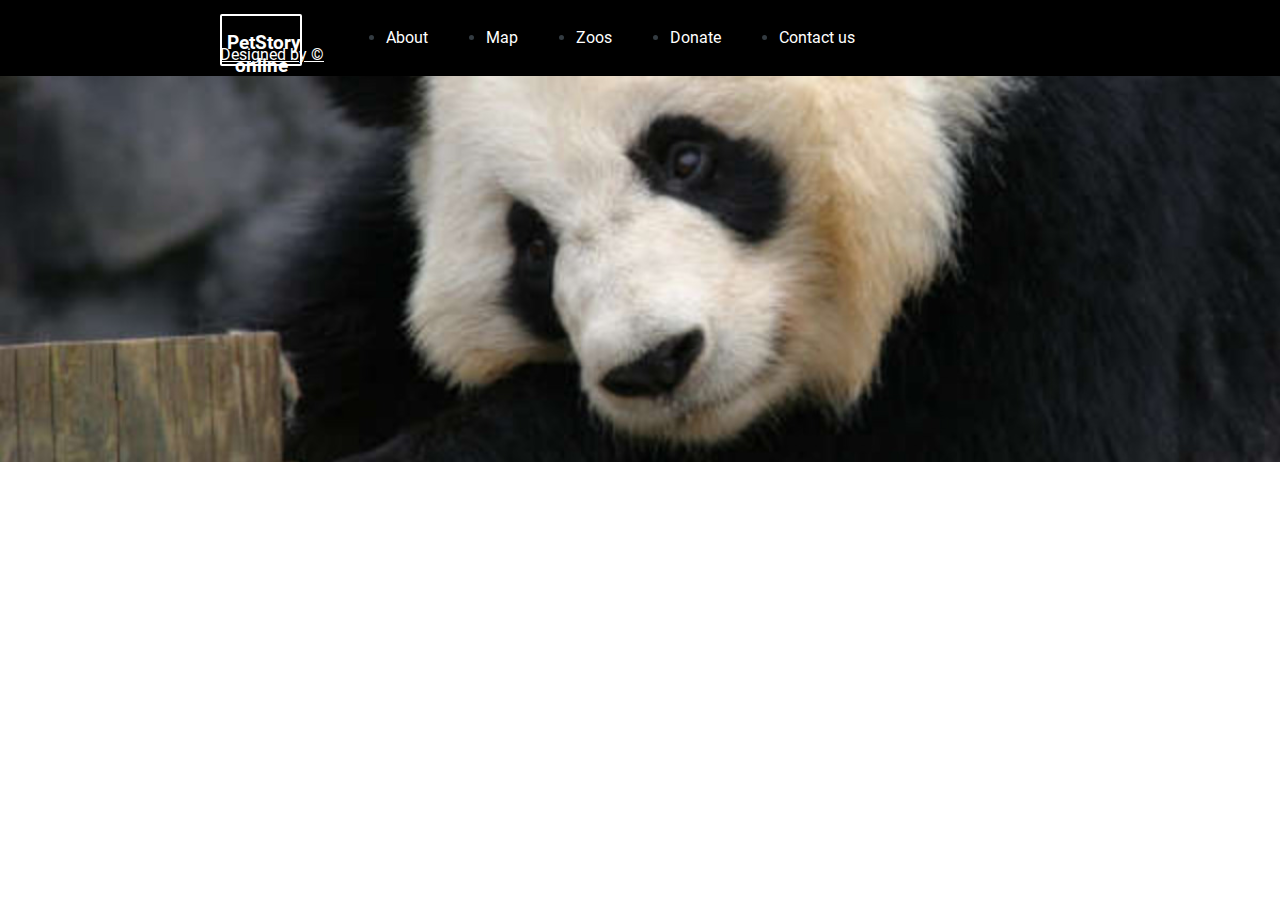
==== pages/donate/index.html @ 9f759554 "feat: add page donate" ====
<!DOCTYPE html>
<html lang="en">
<head>
    <meta charset="UTF-8">
    <meta http-equiv="X-UA-Compatible" content="IE=edge">
    <meta name="viewport" content="width=device-width, initial-scale=1.0">
    <title>ONLINE-ZOO/donate</title>
    <link rel="stylesheet" href="style.css">
</head>
<body>
    <header class="header">
        <div class="wrapper">

            <div class="header-wrapper">
                <div class="header-logo">
                    <h1 class="header-logo-h1">PetStory online</h1>
                </div>
    
                <nav class="header-nav">
                    <ul class="header-list">
                        <li class="header-item">
                            <a href="#!" class="header-link">About</a>
                        </li>
                        <li class="header-item">
                            <a href="#!" class="header-link">Map</a>
                        </li>
                        <li class="header-item">
                            <a href="#!" class="header-link">Zoos</a>
                        </li>
                        <li class="header-item">
                            <a href="#!" class="header-link">Donate</a>
                        </li>
                        <li class="header-item">
                            <a href="#!" class="header-link">Contact us</a>
                        </li>
                    </ul>
                </nav>

                <a href="https://www.figma.com" class="header-design">
                    <p>Designed by ©</p>
                </a>
            </div>

        </div>
    </header>

    <main class="main">
        <section class="section-first"></section>

    </main>
    
</body>
</html>
---- pages/donate/style.css ----
/* roboto-300 - latin */
@font-face {
    font-family: 'Roboto';
    font-style: normal;
    font-weight: 300;
    src: url('../../assets/fonts/roboto-v30-latin-300.eot'); /* IE9 Compat Modes */
    src: local(''),
         url('../../assets/fonts/roboto-v30-latin-300.eot?#iefix') format('embedded-opentype'), /* IE6-IE8 */
         url('../../assets/fonts/roboto-v30-latin-300.woff2') format('woff2'), /* Super Modern Browsers */
         url('../../assets/fonts/roboto-v30-latin-300.woff') format('woff'), /* Modern Browsers */
         url('../../assets/fonts/roboto-v30-latin-300.ttf') format('truetype'), /* Safari, Android, iOS */
         url('../../assets/fonts/roboto-v30-latin-300.svg#Roboto') format('svg'); /* Legacy iOS */
  }
  
  /* roboto-regular - latin */
  @font-face {
    font-family: 'Roboto';
    font-style: normal;
    font-weight: 400;
    src: url('../../assets/fonts/roboto-v30-latin-regular.eot'); /* IE9 Compat Modes */
    src: local(''),
         url('../../assets/fonts/roboto-v30-latin-regular.eot?#iefix') format('embedded-opentype'), /* IE6-IE8 */
         url('../../assets/fonts/roboto-v30-latin-regular.woff2') format('woff2'), /* Super Modern Browsers */
         url('../../assets/fonts/roboto-v30-latin-regular.woff') format('woff'), /* Modern Browsers */
         url('../../assets/fonts/roboto-v30-latin-regular.ttf') format('truetype'), /* Safari, Android, iOS */
         url('../../assets/fonts/roboto-v30-latin-regular.svg#Roboto') format('svg'); /* Legacy iOS */
  }
  
  /* roboto-500 - latin */
  @font-face {
    font-family: 'Roboto';
    font-style: normal;
    font-weight: 500;
    src: url('../../assets/fonts/roboto-v30-latin-500.eot'); /* IE9 Compat Modes */
    src: local(''),
         url('../../assets/fonts/roboto-v30-latin-500.eot?#iefix') format('embedded-opentype'), /* IE6-IE8 */
         url('../../assets/fonts/roboto-v30-latin-500.woff2') format('woff2'), /* Super Modern Browsers */
         url('../../assets/fonts/roboto-v30-latin-500.woff') format('woff'), /* Modern Browsers */
         url('../../assets/fonts/roboto-v30-latin-500.ttf') format('truetype'), /* Safari, Android, iOS */
         url('../../assets/fonts/roboto-v30-latin-500.svg#Roboto') format('svg'); /* Legacy iOS */
  }
  
  /* roboto-700 - latin */
  @font-face {
    font-family: 'Roboto';
    font-style: normal;
    font-weight: 700;
    src: url('../../assets/fonts/roboto-v30-latin-700.eot'); /* IE9 Compat Modes */
    src: local(''),
         url('../../assets/fonts/roboto-v30-latin-700.eot?#iefix') format('embedded-opentype'), /* IE6-IE8 */
         url('../../assets/fonts/roboto-v30-latin-700.woff2') format('woff2'), /* Super Modern Browsers */
         url('../../assets/fonts/roboto-v30-latin-700.woff') format('woff'), /* Modern Browsers */
         url('../../assets/fonts/roboto-v30-latin-700.ttf') format('truetype'), /* Safari, Android, iOS */
         url('../../assets/fonts/roboto-v30-latin-700.svg#Roboto') format('svg'); /* Legacy iOS */
  }
  
html {
    box-sizing: border-box;
    
}

*, *::after, *::before {
    box-sizing:inherit
}

body {
    max-width: 1600px;
    margin: 0 auto;
    font-family: 'Roboto';
    font-style: normal;
    font-size: 16px;
    line-height: 1.2;
    font-weight: 400;
    color: #333B41;
    width: 1600px;
}

img {
    max-width: 100%;
    height:auto;
}

.wrapper {
    max-width: 1160px;
    margin: 0 auto;
}

/* header styles */

header {
    /*width: 1600px;*/
    background: black;
    /*
    position: fixed; 
    top: 0;
    left: 0;
    width: 100%;
    */ 
}

.header-wrapper {
    /*background:#343435;*/
    width: 1160px;
    display: flex;
    flex-wrap: wrap;
    align-items: center;
    justify-content: flex-start;
    height: 76px; 
}

.header-logo {
    position:absolute;
    left:220px;
    top: 14px;
    width: 82px;
    height: 52px;
    border-radius: 2px;
    /*padding: 14px 0;*/
    border: 1px;
    border-width:2px;
    border-style:solid;
    border-color: white;
    /*margin-top: 14px;
    margin-bottom: 14px; */
    margin-right: 63px;   
}

.header-logo-h1 {
    font-style: regular;
    font-size: 19.01px;
    line-height: 23px;
    line-height: 120%;
    text-align: center;
    vertical-align: top;
    padding: 3.55px 4.75px;
    color:#FFFFFF;
    
}

.header-nav {
    margin-left: 63px;
}

.header-list {
    display: flex;
    flex-wrap: wrap;
    justify-content: flex-start;
}

.header-item {
    /*margin-left: 63px;*/
    margin-right: 58px;
}

.header-item:first-child{
    margin-left: 63px;
    
}


.header-link {
    font-size: 16px;
    line-height: 22.4px;
    color: #FFFFFF;
    text-decoration: none;
}

.header-link:hover, .header-link:active {
    opacity: 0.7;
}

/* ???
.header-logo-link {
    no-repeat 
}
*/

.header-design {
    position:absolute;
    left: 12section-first75px;
    top: 29px;
    color:#FFFFFF;  
}

.section-first {
    height: 386px;
    background: url(../../assets/images/Giant\ Panda.svg) no-repeat center;
    background-size: cover;
    padding-top: 0;
    margin-bottom: 160px;
}
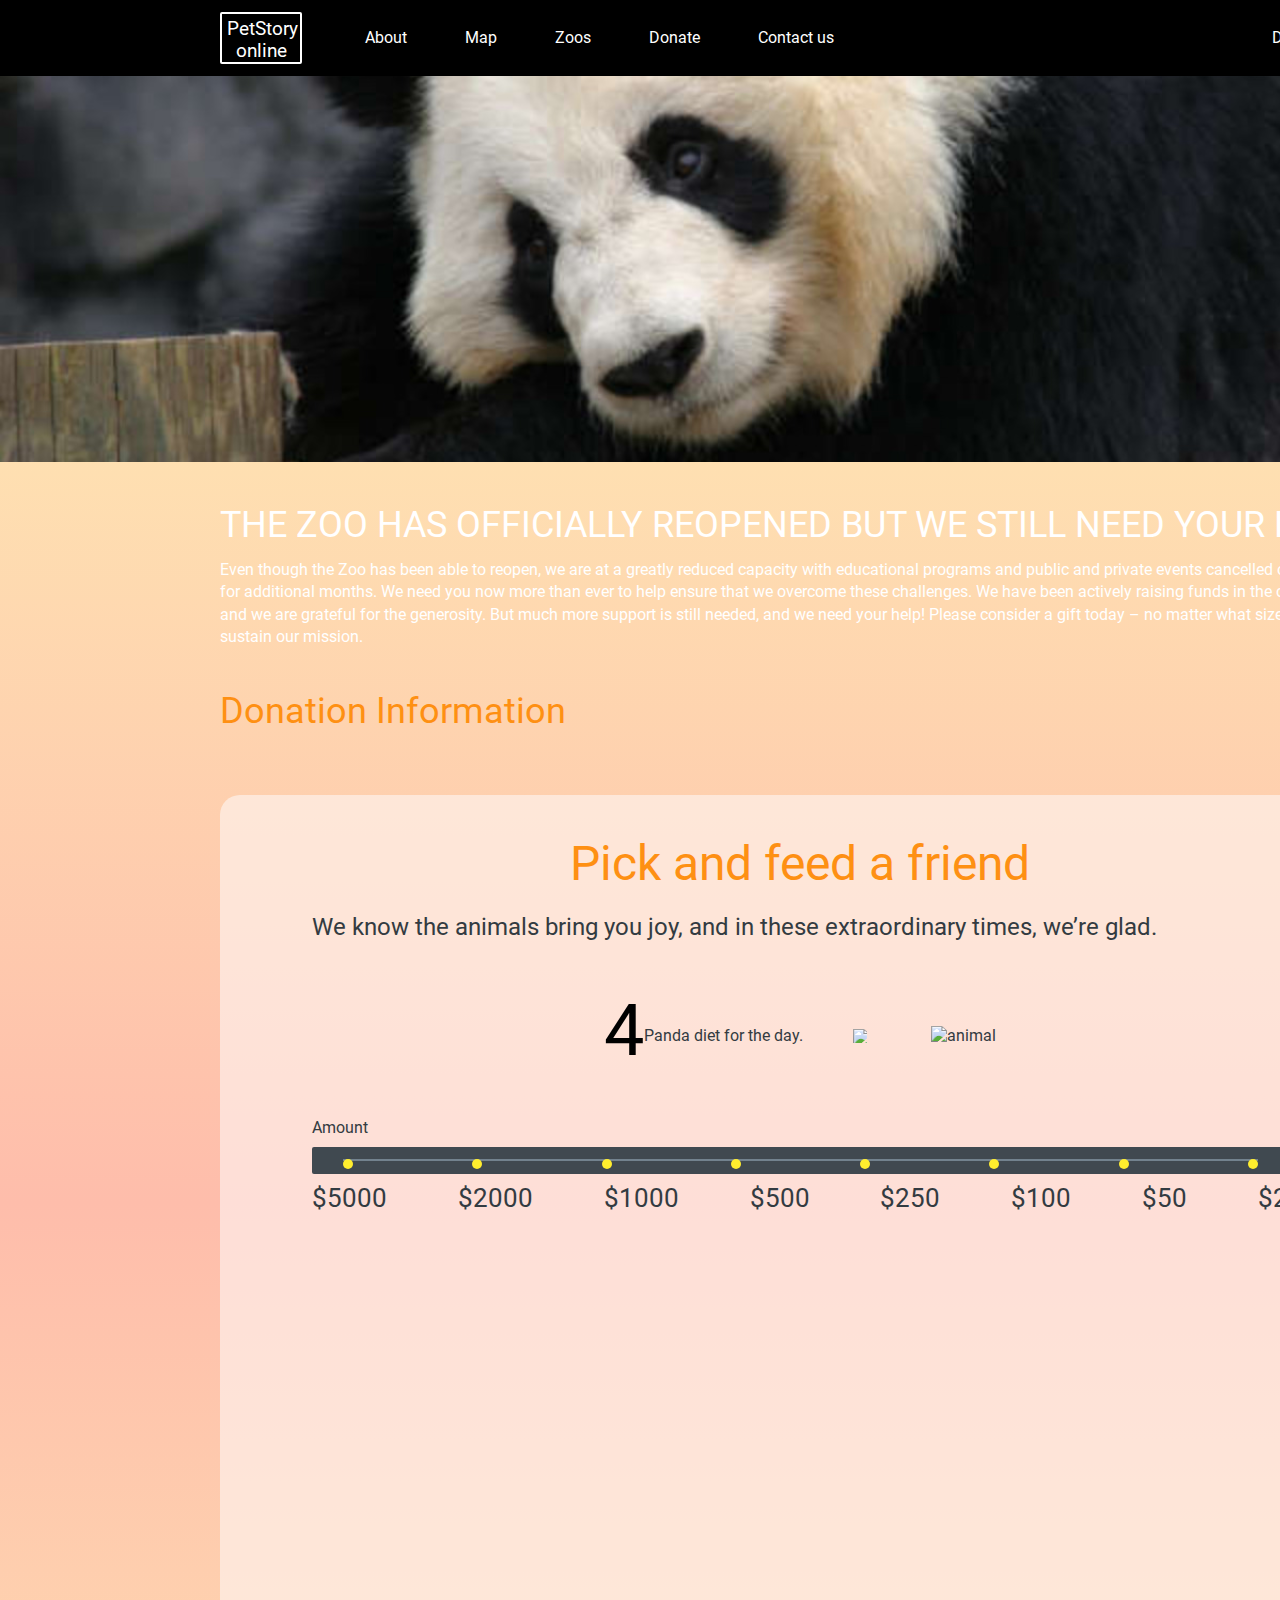
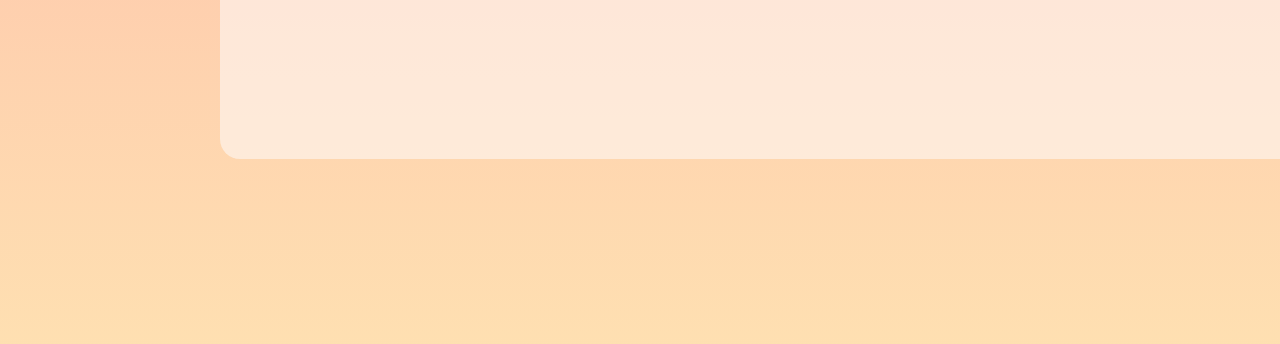
==== commit 9851f79d: "feat: add pick and feed section" ====
--- a/pages/donate/index.html
+++ b/pages/donate/index.html
@@ -12,14 +12,16 @@
         <div class="wrapper">
 
             <div class="header-wrapper">
-                <div class="header-logo">
-                    <h1 class="header-logo-h1">PetStory online</h1>
-                </div>
-    
+                <a href="index.html" class="logo-link">
+                    <div class="header-logo">
+                        <h1 class="header-logo-h1">PetStory online</h1>
+                    </div>
+                </a>
+                    
                 <nav class="header-nav">
                     <ul class="header-list">
                         <li class="header-item">
-                            <a href="#!" class="header-link">About</a>
+                            <a href="index.html" class="header-link">About</a>
                         </li>
                         <li class="header-item">
                             <a href="#!" class="header-link">Map</a>
@@ -36,18 +38,77 @@
                     </ul>
                 </nav>
 
-                <a href="https://www.figma.com" class="header-design">
-                    <p>Designed by ©</p>
-                </a>
+                <div class="header-design">
+                    <a href="https://www.figma.com" class="design-link">
+                        <p class="design-p">Designed by ©</p>
+                    </a>
+                </div>   
             </div>
-
         </div>
     </header>
+    
+    <main class="main">
+        <!--section-first-->
+        <section class="section-first">
 
-    <main class="main">
-        <section class="section-first"></section>
+        </section>
 
+        <section class="section-second">
+            <div class="wrapper">
+                <h2 class="h2-title">THE ZOO HAS OFFICIALLY REOPENED BUT WE STILL NEED YOUR HELP!</h2>
+                <p class="text">Even though the Zoo has been able to reopen, we are at a greatly reduced capacity with educational programs and public and private events cancelled or postponed for additional months. We need you now more than ever to help ensure that we overcome these challenges. We have been actively raising funds in the community, and we are grateful for the generosity.  But much more support is still needed, and we need your help! Please consider a gift today – no matter what size – to help us sustain our mission.</p>
+                <h2 class="h2-donation">Donation Information</h2>
+                
+                <div class="pick-and-feed-external">
+                    <div class="pick-and-feed-inner">
+                        <h2 class="pick-and-feed-title">Pick and feed a friend</h2>
+                        <p class="pick-and-feed-text">We know the animals bring you joy, and in these extraordinary times, we’re glad.</p>
+                        <div class="animal-widget">
+                            <p class="amount-days">4</p>
+                            <p class="diet-for-day">Panda diet for the day.</p>
+                            <img class="x" src="../../assets/icons/x_icon.png" alt="x">
+                            <img src="../../assets/icons/animals-widget.png" alt="animal">
+                        </div>
+                        <p class="amount">Amount</p>
+                        <div class="scale-line">
+                            <div class="circle-line">
+                                <ul class="circle-list">
+                                    <li class="circle"></li>
+                                    <li class="circle"></li>
+                                    <li class="circle"></li>
+                                    <li class="circle"></li>
+                                    <li class="circle"></li>
+                                    <li class="circle"></li>
+                                    <li class="circle"></li>
+                                    <li class="circle"></li>
+                                </ul>
+                            </div>
+                        </div>
+                        <div class="price-line">
+                            <ul class="price-line">
+                                <li class="price">$5000</li>
+                                <li class="price">$2000</li>
+                                <li class="price">$1000</li>
+                                <li class="price">$500</li>
+                                <li class="price">$250</li>
+                                <li class="price">$100</li>
+                                <li class="price">$50</li>
+                                <li class="price">$25</li>
+                            </ul>
+                        
+                        </div>
+                    </div>
+                </div>
+            </div>
+            
+
+        </section>
+         
     </main>
+
+    <footer>
+
+    </footer>
     
 </body>
 </html>--- a/pages/donate/style.css
+++ b/pages/donate/style.css
@@ -1,3 +1,371 @@
+/* http://meyerweb.com/eric/tools/css/reset/
+   v2.0-modified | 20110126
+   License: none (public domain)
+*/
+
+html, body, div, span, applet, object, iframe,
+h1, h2, h3, h4, h5, h6, p, blockquote, pre,
+a, abbr, acronym, address, big, cite, code,
+del, dfn, em, img, ins, kbd, q, s, samp,
+small, strike, strong, sub, sup, tt, var,
+b, u, i, center,
+dl, dt, dd, ol, ul, li,
+fieldset, form, label, legend,
+table, caption, tbody, tfoot, thead, tr, th, td,
+article, aside, canvas, details, embed,
+figure, figcaption, footer, header, hgroup,
+menu, nav, output, ruby, section, summary,
+time, mark, audio, video {
+  margin: 0;
+	padding: 0;
+	border: 0;
+	font-size: 100%;
+	font: inherit;
+	vertical-align: baseline;
+}
+
+/* make sure to set some focus styles for accessibility */
+:focus {
+    outline: 0;
+}
+
+/* HTML5 display-role reset for older browsers */
+article, aside, details, figcaption, figure,
+footer, header, hgroup, menu, nav, section {
+	display: block;
+}
+
+body {
+	line-height: 1;
+}
+
+ol, ul {
+	list-style: none;
+}
+
+blockquote, q {
+	quotes: none;
+}
+
+blockquote:before, blockquote:after,
+q:before, q:after {
+	content: '';
+	content: none;
+}
+
+table {
+	border-collapse: collapse;
+	border-spacing: 0;
+}
+
+input[type=search]::-webkit-search-cancel-button,
+input[type=search]::-webkit-search-decoration,
+input[type=search]::-webkit-search-results-button,
+input[type=search]::-webkit-search-results-decoration {
+    -webkit-appearance: none;
+    -moz-appearance: none;
+}
+
+input[type=search] {
+    -webkit-appearance: none;
+    -moz-appearance: none;
+    -webkit-box-sizing: content-box;
+    -moz-box-sizing: content-box;
+    box-sizing: content-box;
+}
+
+textarea {
+    overflow: auto;
+    vertical-align: top;
+    resize: vertical;
+}
+
+/**
+ * Correct `inline-block` display not defined in IE 6/7/8/9 and Firefox 3.
+ */
+
+audio,
+canvas,
+video {
+    display: inline-block;
+    *display: inline;
+    *zoom: 1;
+    max-width: 100%;
+}
+
+/**
+ * Prevent modern browsers from displaying `audio` without controls.
+ * Remove excess height in iOS 5 devices.
+ */
+
+audio:not([controls]) {
+    display: none;
+    height: 0;
+}
+
+/**
+ * Address styling not present in IE 7/8/9, Firefox 3, and Safari 4.
+ * Known issue: no IE 6 support.
+ */
+
+[hidden] {
+    display: none;
+}
+
+/**
+ * 1. Correct text resizing oddly in IE 6/7 when body `font-size` is set using
+ *    `em` units.
+ * 2. Prevent iOS text size adjust after orientation change, without disabling
+ *    user zoom.
+ */
+
+html {
+    font-size: 100%; /* 1 */
+    -webkit-text-size-adjust: 100%; /* 2 */
+    -ms-text-size-adjust: 100%; /* 2 */
+}
+
+/**
+ * Address `outline` inconsistency between Chrome and other browsers.
+ */
+
+a:focus {
+    outline: thin dotted;
+}
+
+/**
+ * Improve readability when focused and also mouse hovered in all browsers.
+ */
+
+a:active,
+a:hover {
+    outline: 0;
+}
+
+/**
+ * 1. Remove border when inside `a` element in IE 6/7/8/9 and Firefox 3.
+ * 2. Improve image quality when scaled in IE 7.
+ */
+
+img {
+    border: 0; /* 1 */
+    -ms-interpolation-mode: bicubic; /* 2 */
+}
+
+/**
+ * Address margin not present in IE 6/7/8/9, Safari 5, and Opera 11.
+ */
+
+figure {
+    margin: 0;
+}
+
+/**
+ * Correct margin displayed oddly in IE 6/7.
+ */
+
+form {
+    margin: 0;
+}
+
+/**
+ * Define consistent border, margin, and padding.
+ */
+
+fieldset {
+    border: 1px solid #c0c0c0;
+    margin: 0 2px;
+    padding: 0.35em 0.625em 0.75em;
+}
+
+/**
+ * 1. Correct color not being inherited in IE 6/7/8/9.
+ * 2. Correct text not wrapping in Firefox 3.
+ * 3. Correct alignment displayed oddly in IE 6/7.
+ */
+
+legend {
+    border: 0; /* 1 */
+    padding: 0;
+    white-space: normal; /* 2 */
+    *margin-left: -7px; /* 3 */
+}
+
+/**
+ * 1. Correct font size not being inherited in all browsers.
+ * 2. Address margins set differently in IE 6/7, Firefox 3+, Safari 5,
+ *    and Chrome.
+ * 3. Improve appearance and consistency in all browsers.
+ */
+
+button,
+input,
+select,
+textarea {
+    font-size: 100%; /* 1 */
+    margin: 0; /* 2 */
+    vertical-align: baseline; /* 3 */
+    *vertical-align: middle; /* 3 */
+}
+
+/**
+ * Address Firefox 3+ setting `line-height` on `input` using `!important` in
+ * the UA stylesheet.
+ */
+
+button,
+input {
+    line-height: normal;
+}
+
+/**
+ * Address inconsistent `text-transform` inheritance for `button` and `select`.
+ * All other form control elements do not inherit `text-transform` values.
+ * Correct `button` style inheritance in Chrome, Safari 5+, and IE 6+.
+ * Correct `select` style inheritance in Firefox 4+ and Opera.
+ */
+
+button,
+select {
+    text-transform: none;
+}
+
+/**
+ * 1. Avoid the WebKit bug in Android 4.0.* where (2) destroys native `audio`
+ *    and `video` controls.
+ * 2. Correct inability to style clickable `input` types in iOS.
+ * 3. Improve usability and consistency of cursor style between image-type
+ *    `input` and others.
+ * 4. Remove inner spacing in IE 7 without affecting normal text inputs.
+ *    Known issue: inner spacing remains in IE 6.
+ */
+
+button,
+html input[type="button"], /* 1 */
+input[type="reset"],
+input[type="submit"] {
+    -webkit-appearance: button; /* 2 */
+    cursor: pointer; /* 3 */
+    *overflow: visible;  /* 4 */
+}
+
+/**
+ * Re-set default cursor for disabled elements.
+ */
+
+button[disabled],
+html input[disabled] {
+    cursor: default;
+}
+
+/**
+ * 1. Address box sizing set to content-box in IE 8/9.
+ * 2. Remove excess padding in IE 8/9.
+ * 3. Remove excess padding in IE 7.
+ *    Known issue: excess padding remains in IE 6.
+ */
+
+input[type="checkbox"],
+input[type="radio"] {
+    box-sizing: border-box; /* 1 */
+    padding: 0; /* 2 */
+    *height: 13px; /* 3 */
+    *width: 13px; /* 3 */
+}
+
+/**
+ * 1. Address `appearance` set to `searchfield` in Safari 5 and Chrome.
+ * 2. Address `box-sizing` set to `border-box` in Safari 5 and Chrome
+ *    (include `-moz` to future-proof).
+ */
+
+input[type="search"] {
+    -webkit-appearance: textfield; /* 1 */
+    -moz-box-sizing: content-box;
+    -webkit-box-sizing: content-box; /* 2 */
+    box-sizing: content-box;
+}
+
+/**
+ * Remove inner padding and search cancel button in Safari 5 and Chrome
+ * on OS X.
+ */
+
+input[type="search"]::-webkit-search-cancel-button,
+input[type="search"]::-webkit-search-decoration {
+    -webkit-appearance: none;
+}
+
+/**
+ * Remove inner padding and border in Firefox 3+.
+ */
+
+button::-moz-focus-inner,
+input::-moz-focus-inner {
+    border: 0;
+    padding: 0;
+}
+
+/**
+ * 1. Remove default vertical scrollbar in IE 6/7/8/9.
+ * 2. Improve readability and alignment in all browsers.
+ */
+
+textarea {
+    overflow: auto; /* 1 */
+    vertical-align: top; /* 2 */
+}
+
+/**
+ * Remove most spacing between table cells.
+ */
+
+table {
+    border-collapse: collapse;
+    border-spacing: 0;
+}
+
+html,
+button,
+input,
+select,
+textarea {
+    color: #222;
+}
+
+
+::-moz-selection {
+    background: #b3d4fc;
+    text-shadow: none;
+}
+
+::selection {
+    background: #b3d4fc;
+    text-shadow: none;
+}
+
+img {
+    vertical-align: middle;
+}
+
+fieldset {
+    border: 0;
+    margin: 0;
+    padding: 0;
+}
+
+textarea {
+    resize: vertical;
+}
+
+.chromeframe {
+    margin: 0.2em 0;
+    background: #ccc;
+    color: #000;
+    padding: 0.2em 0;
+}
+/*-----------------------------------------------------------------------------------------------------------------------*/
+
 /* roboto-300 - latin */
 @font-face {
     font-family: 'Roboto';
@@ -109,9 +477,9 @@
 }
 
 .header-logo {
-    position:absolute;
+    /*position:absolute;
     left:220px;
-    top: 14px;
+    top: 14px; */
     width: 82px;
     height: 52px;
     border-radius: 2px;
@@ -122,7 +490,7 @@
     border-color: white;
     /*margin-top: 14px;
     margin-bottom: 14px; */
-    margin-right: 63px;   
+    /*margin-right: 63px;*/   
 }
 
 .header-logo-h1 {
@@ -137,8 +505,12 @@
     
 }
 
+.logo-link{
+    text-decoration: none;
+}
+
 .header-nav {
-    margin-left: 63px;
+    /*margin-left: 63px;*/
 }
 
 .header-list {
@@ -153,8 +525,10 @@
 }
 
 .header-item:first-child{
-    margin-left: 63px;
-    
+    margin-left: 63px;    
+}
+.header-item:last-child {
+    margin-right: 438px;
 }
 
 
@@ -169,23 +543,167 @@
     opacity: 0.7;
 }
 
-/* ???
+/*
 .header-logo-link {
     no-repeat 
 }
 */
 
 .header-design {
-    position:absolute;
-    left: 12section-first75px;
-    top: 29px;
-    color:#FFFFFF;  
-}
+    /*color:#FFFFFF;*/   
+}
+
+.design-link {
+    text-decoration: none;
+}
+
+.design-p {
+    text-decoration: none;
+    color:#FFFFFF;
+}
+
+/*section-first*/
 
 .section-first {
     height: 386px;
     background: url(../../assets/images/Giant\ Panda.svg) no-repeat center;
     background-size: cover;
     padding-top: 0;
-    margin-bottom: 160px;
-}+}
+
+/*section-second*/
+
+.section-second {
+    height: 1482px;
+    background: linear-gradient(rgba(254, 210, 144, 0.7),
+    #FEBDAB,
+    rgba(254, 210, 144, 0.7)); 
+   
+}
+
+.h2-title {
+    font-size: 36px;
+    line-height: 46.8px;
+    color: #FFFFFF;
+    padding-top: 40px;
+    margin-bottom: 10px;
+
+}
+
+.text {
+    font-size: 16px;
+    line-height: 22.4px;
+    color:#FFFFFF;
+    margin-bottom: 40px;
+}
+
+.h2-donation {
+    font-size: 36px;
+    line-height: 46.8px;
+    color: #FE9013;
+    margin-bottom: 60px;
+}
+
+.pick-and-feed-external {
+    height: 964px;
+
+    border-radius:20px;
+    padding: 40px 92px 60px;
+    background:#FDFDFF85;;
+     
+}
+
+.pick-and-feed-inner {
+    width: 976px;
+    height: 862px;
+        
+}
+
+.pick-and-feed-title {
+    font-size: 48px;
+    line-height: 57.6px;
+    text-align: center;
+    margin-bottom: 20px;
+    color: #FE9013;
+}
+
+.pick-and-feed-text {
+    font-size: 24px;
+    line-height: 28.8px;
+    margin-bottom: 60px;
+}
+
+.animal-widget {
+    display: flex;
+    justify-content: center;
+    align-items: center;
+    margin-bottom: 48px;
+}
+
+.amount-days {
+    font-weight: 500px;
+    font-size: 72px;
+    line-height: 57.6px;
+    text-align: center;
+    color: #000000;
+    margin-bottom: 11px;
+}
+
+.x {
+    width: 14px;
+    height: 14px;
+    margin-left: 50px;
+    margin-right: 64px;
+}
+
+.amount {
+    margin-bottom: 10px;
+}
+
+.scale-line {
+    height: 27px;
+    width: 976px;
+    background: #404950;
+    border-radius: 2px;
+    padding: 12px 30px 13px 31px;
+    margin-bottom: 6px;
+}
+
+.circle-line {
+    height: 2px;
+    width: 915px;
+    background: #72828E;
+}
+
+.circle-list {
+    display: flex;
+    flex-direction: row;
+    justify-content: space-between;
+}
+
+.circle {
+    width: 10px;
+    height: 10px;
+    background: #FFEE2E;
+    border-radius:50%;    
+}
+
+.price-line {
+    width: 991px;
+    height: 36px;
+    
+    display: flex;
+    flex-direction: row;
+    justify-content: space-between;
+}
+
+.price {
+    font-size: 26px;
+    line-height: 36.4px;
+    font-weight: 500px;
+}
+
+
+
+
+
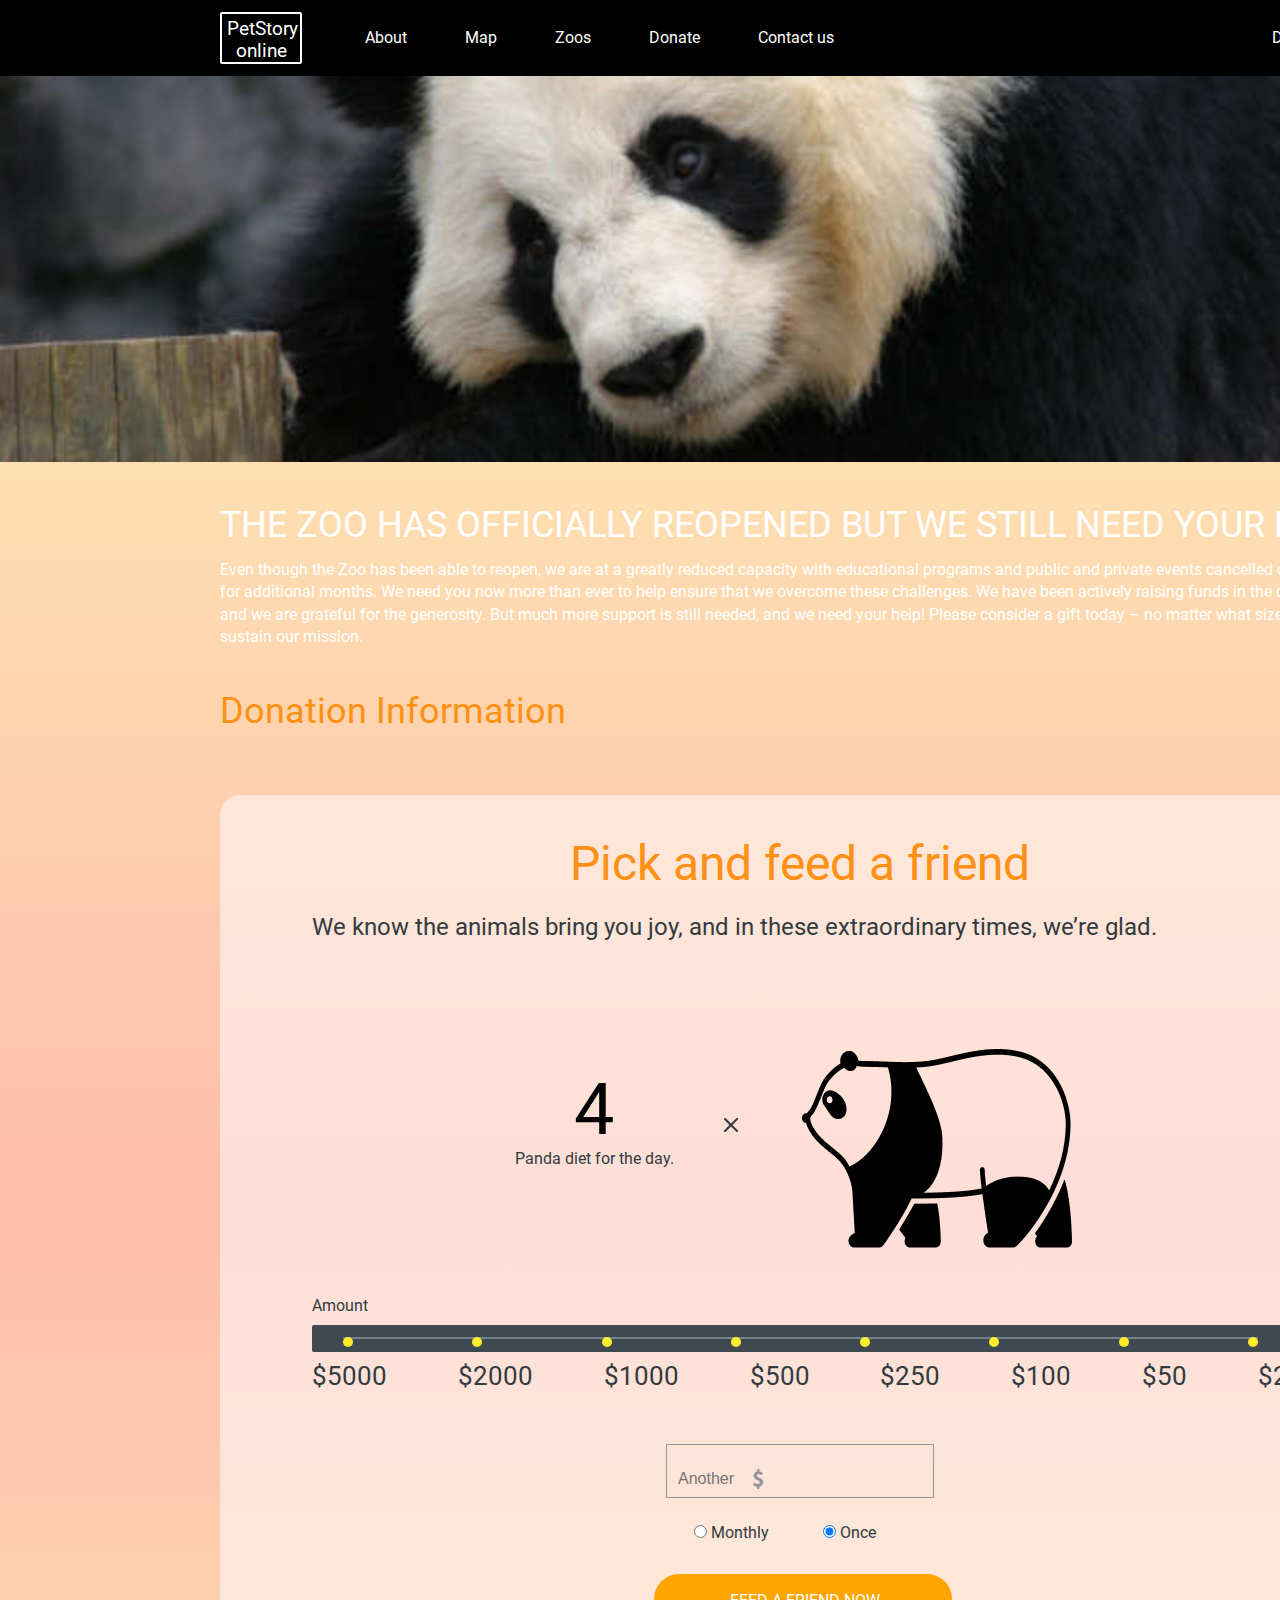
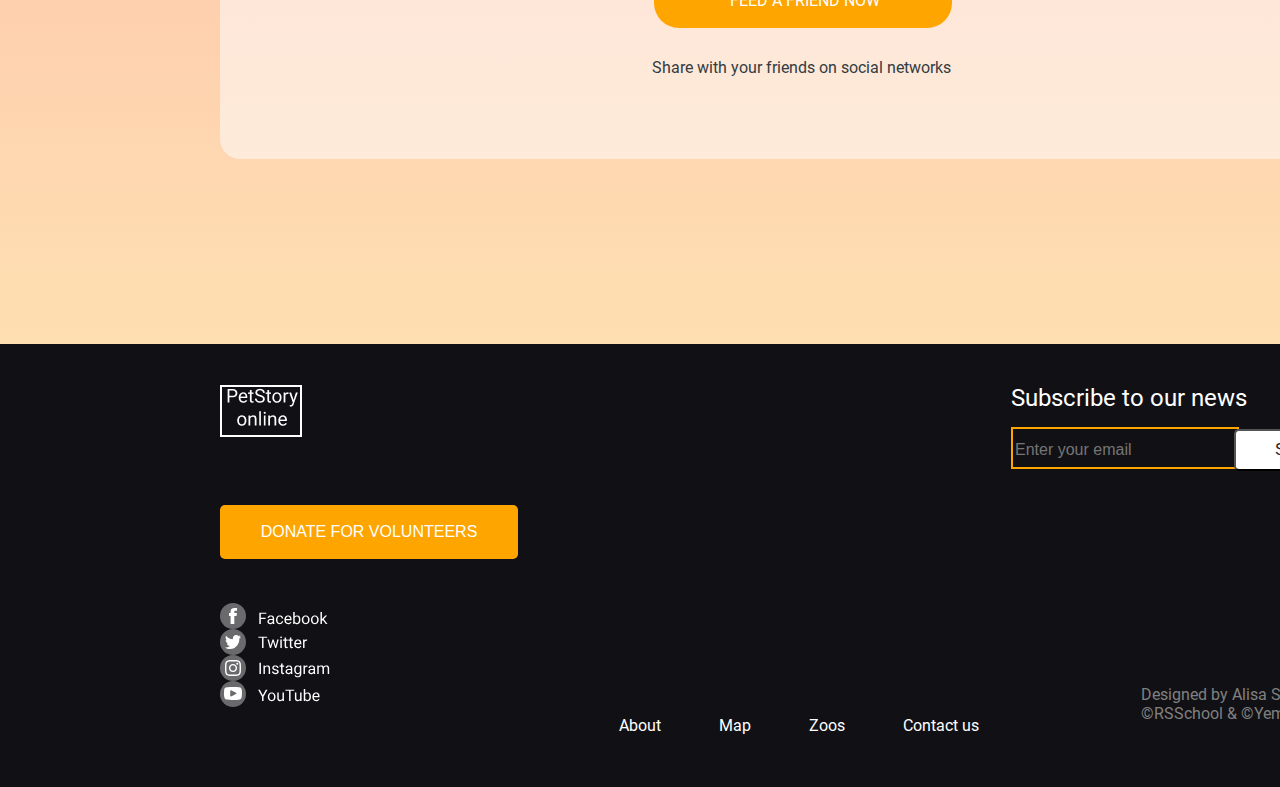
==== commit 4419fe67: "add footer" ====
--- a/pages/donate/index.html
+++ b/pages/donate/index.html
@@ -12,7 +12,7 @@
         <div class="wrapper">
 
             <div class="header-wrapper">
-                <a href="index.html" class="logo-link">
+                <a href="/pages/donate/index.html" class="logo-link">
                     <div class="header-logo">
                         <h1 class="header-logo-h1">PetStory online</h1>
                     </div>
@@ -52,7 +52,7 @@
         <section class="section-first">
 
         </section>
-
+        <!--section-second-->
         <section class="section-second">
             <div class="wrapper">
                 <h2 class="h2-title">THE ZOO HAS OFFICIALLY REOPENED BUT WE STILL NEED YOUR HELP!</h2>
@@ -64,8 +64,10 @@
                         <h2 class="pick-and-feed-title">Pick and feed a friend</h2>
                         <p class="pick-and-feed-text">We know the animals bring you joy, and in these extraordinary times, we’re glad.</p>
                         <div class="animal-widget">
-                            <p class="amount-days">4</p>
-                            <p class="diet-for-day">Panda diet for the day.</p>
+                            <div class="animal-widget-text">
+                                <p class="amount-days">4</p>
+                                <p class="diet-for-day">Panda diet for the day.</p>
+                            </div>
                             <img class="x" src="../../assets/icons/x_icon.png" alt="x">
                             <img src="../../assets/icons/animals-widget.png" alt="animal">
                         </div>
@@ -95,19 +97,107 @@
                                 <li class="price">$50</li>
                                 <li class="price">$25</li>
                             </ul>
-                        
+                        </div>
+                        <div class="payment">
+                            <div class="another-amount">
+                                <input type="number" placeholder="Another amount" min=1 max="9999" class="input-amount" id="amount">
+                                <img src="../../assets/icons/$.png" alt="$" class="sign-currency"> 
+                            </div>    
+                            <div class="frequency-payment">
+                                    <div class="frequency-of-payment">
+                                        <input type="radio" id="monthly">
+                                        <label for="monthly" class="monthly">Monthly</label>
+                                        <input type="radio" id="once" checked>
+                                        <label for="once">Once</label>
+                                    </div>
+                            </div>
+                            <div class="button-common">
+                                <div class="button-inner">
+                                    <p class="button-text">Feed a friend now</p>
+                                </div>    
+                            </div>
+                            <p>Share with your friends on social networks </p>
                         </div>
                     </div>
                 </div>
             </div>
-            
-
-        </section>
-         
+        </section>    
     </main>
 
     <footer>
-
+        <div class="wrapper">
+            <div class="content-footer">
+                <div class="footer-first">
+                    <div class="footer-logo">
+                        <a href="/pages/donate/index.html">
+                            <img src="../../assets/icons/PetStory-logo.png" alt="PetStory-logo" class="pet-story">
+                        </a>                      
+                    </div>
+                    <button type="button" class="square-button">
+                        donate for volunteers
+                    </button>
+                    <div class="social-network">
+                        <ul>
+                            <li>
+                                <a href="https://www.facebook.com/">
+                                    <img src="../../assets/images/facebook.svg" alt="Facebook">
+                                </a>
+                            </li>
+                            <li>
+                                <a href="https://twitter.com">
+                                    <img src="../../assets/images/twitter.svg" alt="Twitter">
+                                </a>
+                            </li>
+                            <li>
+                                <a href="https://www.instagram.com/">
+                                    <img src="../../assets/images/instagram.svg" alt="Instagram">
+                                </a>
+                            </li>
+                            <li>
+                                <a href="https://www.youtube.com">
+                                    <img src="../../assets/images/youtube.svg" alt="YouTube">
+                                </a>
+                            </li>
+                        </ul>
+                    </div>
+                </div>    
+                <div class="footer-second">
+                    <nav class="footer-nav">
+                        <ul class="footer-list">
+                            <li class="footer-item">
+                                <a href="/pages/donate/index.html" class="footer-link">About</a>
+                            </li>
+                            <li class="footer-item">
+                                <a href="#!" class="footer-link">Map</a>
+                            </li>
+                            <li class="footer-item">
+                                <a href="#!" class="footer-link">Zoos</a>
+                            </li>
+                            <li class="footer-item">
+                                <a href="#!" class="footer-link">Contact us</a>
+                            </li>
+                        </ul>
+                    </nav>
+                </div>
+                <div class="footer-third">
+                    <p class="footer-text">Subscribe to our news</p>
+                    <form >
+                        <div class="email-field">
+                            <input type="email" placeholder="Enter your email" class="email-input">
+                            <input type="submit" value="Submit" class="submit">
+                        </div>
+                    </form>
+                    <div class="footer-design">
+                        <a href="!#" class="design">
+                            <p>Designed by Alisa Samborskaya</p>
+                        </a>
+                        <a href="!#" class="design">
+                            <p>©RSSchool & ©Yem Digital 2021</p>
+                        </a>   
+                    </div>  
+                </div>
+            </div>
+        </div>
     </footer>
     
 </body>
--- a/pages/donate/style.css
+++ b/pages/donate/style.css
@@ -424,7 +424,6 @@
   
 html {
     box-sizing: border-box;
-    
 }
 
 *, *::after, *::before {
@@ -456,18 +455,10 @@
 /* header styles */
 
 header {
-    /*width: 1600px;*/
     background: black;
-    /*
-    position: fixed; 
-    top: 0;
-    left: 0;
-    width: 100%;
-    */ 
 }
 
 .header-wrapper {
-    /*background:#343435;*/
     width: 1160px;
     display: flex;
     flex-wrap: wrap;
@@ -477,20 +468,13 @@
 }
 
 .header-logo {
-    /*position:absolute;
-    left:220px;
-    top: 14px; */
     width: 82px;
     height: 52px;
     border-radius: 2px;
-    /*padding: 14px 0;*/
     border: 1px;
     border-width:2px;
     border-style:solid;
-    border-color: white;
-    /*margin-top: 14px;
-    margin-bottom: 14px; */
-    /*margin-right: 63px;*/   
+    border-color: white;   
 }
 
 .header-logo-h1 {
@@ -501,16 +485,11 @@
     text-align: center;
     vertical-align: top;
     padding: 3.55px 4.75px;
-    color:#FFFFFF;
-    
+    color:#FFFFFF;  
 }
 
 .logo-link{
     text-decoration: none;
-}
-
-.header-nav {
-    /*margin-left: 63px;*/
 }
 
 .header-list {
@@ -520,7 +499,6 @@
 }
 
 .header-item {
-    /*margin-left: 63px;*/
     margin-right: 58px;
 }
 
@@ -530,7 +508,6 @@
 .header-item:last-child {
     margin-right: 438px;
 }
-
 
 .header-link {
     font-size: 16px;
@@ -543,16 +520,6 @@
     opacity: 0.7;
 }
 
-/*
-.header-logo-link {
-    no-repeat 
-}
-*/
-
-.header-design {
-    /*color:#FFFFFF;*/   
-}
-
 .design-link {
     text-decoration: none;
 }
@@ -577,8 +544,7 @@
     height: 1482px;
     background: linear-gradient(rgba(254, 210, 144, 0.7),
     #FEBDAB,
-    rgba(254, 210, 144, 0.7)); 
-   
+    rgba(254, 210, 144, 0.7));  
 }
 
 .h2-title {
@@ -587,7 +553,6 @@
     color: #FFFFFF;
     padding-top: 40px;
     margin-bottom: 10px;
-
 }
 
 .text {
@@ -606,17 +571,14 @@
 
 .pick-and-feed-external {
     height: 964px;
-
     border-radius:20px;
     padding: 40px 92px 60px;
-    background:#FDFDFF85;;
-     
+    background:#FDFDFF85;;    
 }
 
 .pick-and-feed-inner {
     width: 976px;
-    height: 862px;
-        
+    height: 862px;       
 }
 
 .pick-and-feed-title {
@@ -638,6 +600,11 @@
     justify-content: center;
     align-items: center;
     margin-bottom: 48px;
+}
+
+.animal-widget-text {
+    display: flex;
+    flex-direction: column;
 }
 
 .amount-days {
@@ -691,10 +658,10 @@
 .price-line {
     width: 991px;
     height: 36px;
-    
     display: flex;
     flex-direction: row;
     justify-content: space-between;
+    margin-bottom: 50px;
 }
 
 .price {
@@ -703,7 +670,212 @@
     font-weight: 500px;
 }
 
-
-
-
-
+.payment {
+    margin-left: 340px;
+    display: flex;
+    flex-direction: column;
+}
+
+.another-amount {
+    width: 268px;
+    height: 54px;
+    border:  1px solid #929699;
+    margin-left: 14px;
+    margin-bottom: 25px;
+    display:flex;
+    flex-direction: row;
+    padding-top: 16px;
+    padding-left: 9px;
+}
+
+input[type=number] {
+    -moz-appearance: textfield;
+}
+
+.input-amount {
+    background: transparent;
+   /*margin-top: 16px;
+    margin-left: 9px; */
+    border: none;
+            
+}
+
+.sign-currency {
+    width: 10px;
+    height: 20px;
+    color: #929699;
+    
+    /*position: absolut;
+    left: 248px;
+    top: 17px;*/
+    align-self:center;    
+}  
+
+.frequency-payment {
+    width: 218px;
+    height: 21px;
+    margin-left: 42px;
+    margin-bottom: 30px;
+}
+
+.monthly {
+    margin-right: 50px;
+}
+
+.button-common {
+    width: 298px;
+    height: 54px;
+    padding: 16px 1px 16px 5px;
+    background: orange;
+    border-radius: 25px;
+    margin-left: 2px;
+    margin-bottom: 30px;
+}
+
+.button-common:hover {
+    opacity: 0.75;
+}
+
+.button-text {
+    font-size: 16px;
+    line-height: 22.4px;
+    color: white;
+    text-transform: uppercase;
+    text-align: center;
+}
+
+/* Footer style */
+
+footer {
+    width: 100%;
+    height: 443px;
+    background: #111115;
+}
+
+.content-footer {
+    display:flex;
+    flex-direction: row;
+    padding-bottom: 50px;   
+}
+
+/* first-footer-div */
+
+.footer-first {
+}
+
+.footer-logo {
+    width: 82px;
+    height: 52px;
+    margin-top: 41px;
+    border: solid #FFFFFF 2px;
+    margin-bottom: 68px;
+}
+
+.pet-story {
+    margin-top: 0.55px;
+    margin-left: 4.75px;
+}
+
+.square-button {
+    width: 298px;
+    height: 54px;
+    border-radius: 5px;
+    background: orange;
+    border: none;
+    text-transform: uppercase;
+    color: #FFFFFF;
+    font-weight: 500px;
+    margin-bottom: 44px;
+}
+
+.square-button:hover {
+    opacity: 0.75;
+}
+
+/* second-footer-div */
+
+.footer-second {
+    margin-left: 101px;
+}
+
+.footer-nav {
+    margin-top: 371px;
+}
+
+.footer-list {
+    display: flex;
+    flex-direction: row;
+}
+
+.footer-item {
+    padding-left: 58px;
+}
+
+.footer-item:first-child {
+    padding-left: 0;
+}
+
+.footer-link {
+    text-decoration: none;
+    color: #FFFFFF;
+    font-size: 16px;
+    line-height: 22.4px;
+}
+
+.footer-link:hover, .footer-link:active {
+    opacity: 0.75;
+}
+
+/* third-footer-div */
+
+.footer-third {
+    width: 367px;
+    margin-left: 32px;
+}
+
+.footer-text {
+    font-size: 24px;
+    line-height: 28.8px;
+    color: #FFFFFF;
+    margin-top: 40px;
+    margin-bottom: 14px;
+}
+
+.email-field {
+    width: 228px;
+    height: 42px;
+    background: transparent;
+    border: solid orange 2px;
+    display: flex;
+    flex-direction: row;
+    margin-bottom: 216px;    
+}
+
+.email-input {
+    width: 228px;
+    height: 42px;
+    border: none;
+    background: transparent;
+    margin-right: 10px;
+    color: grey;
+}
+
+.submit {
+    width:129px;
+    height: 42px;
+    background: #FFFFFF;
+    border-radius: 5px;
+    padding: 10px 39px;
+
+}
+
+.footer-design {
+    margin-left: 130px;
+}
+
+.design {
+    text-decoration: none;
+    color:grey;
+}
+
+
